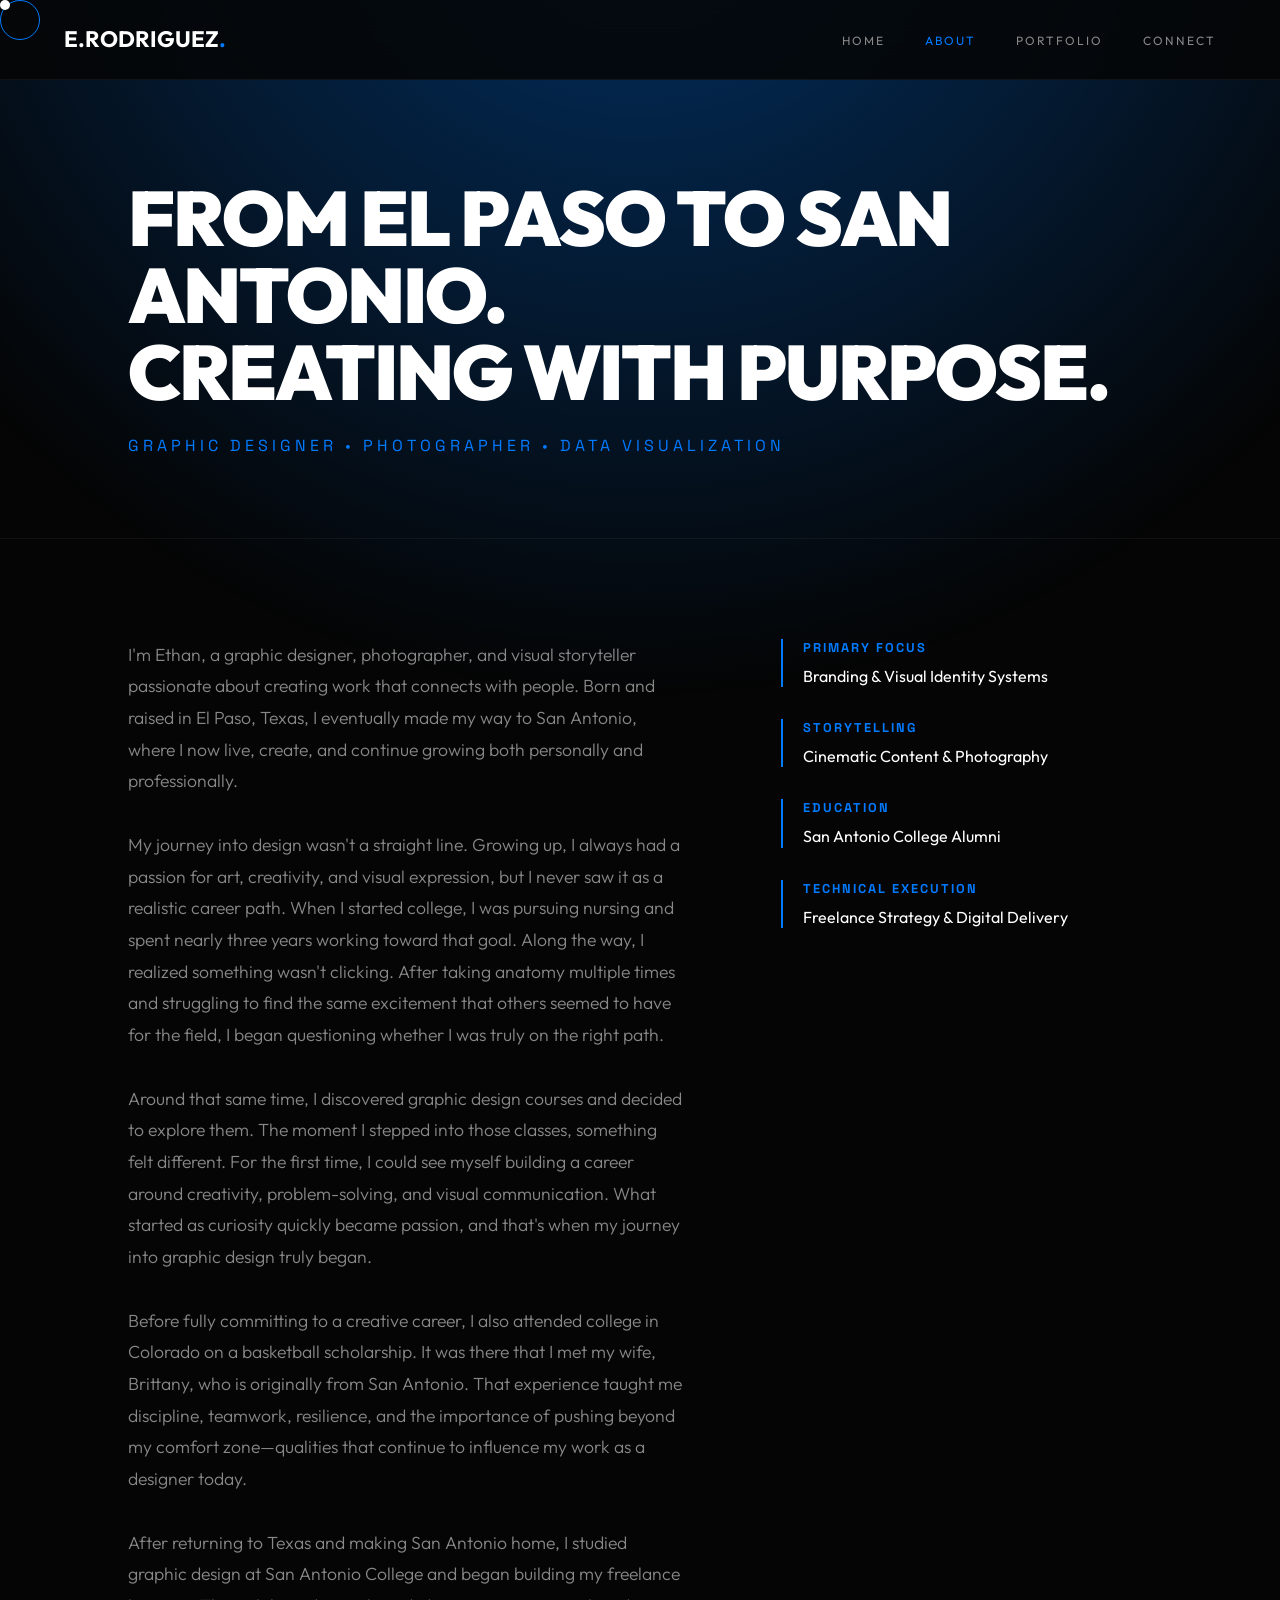
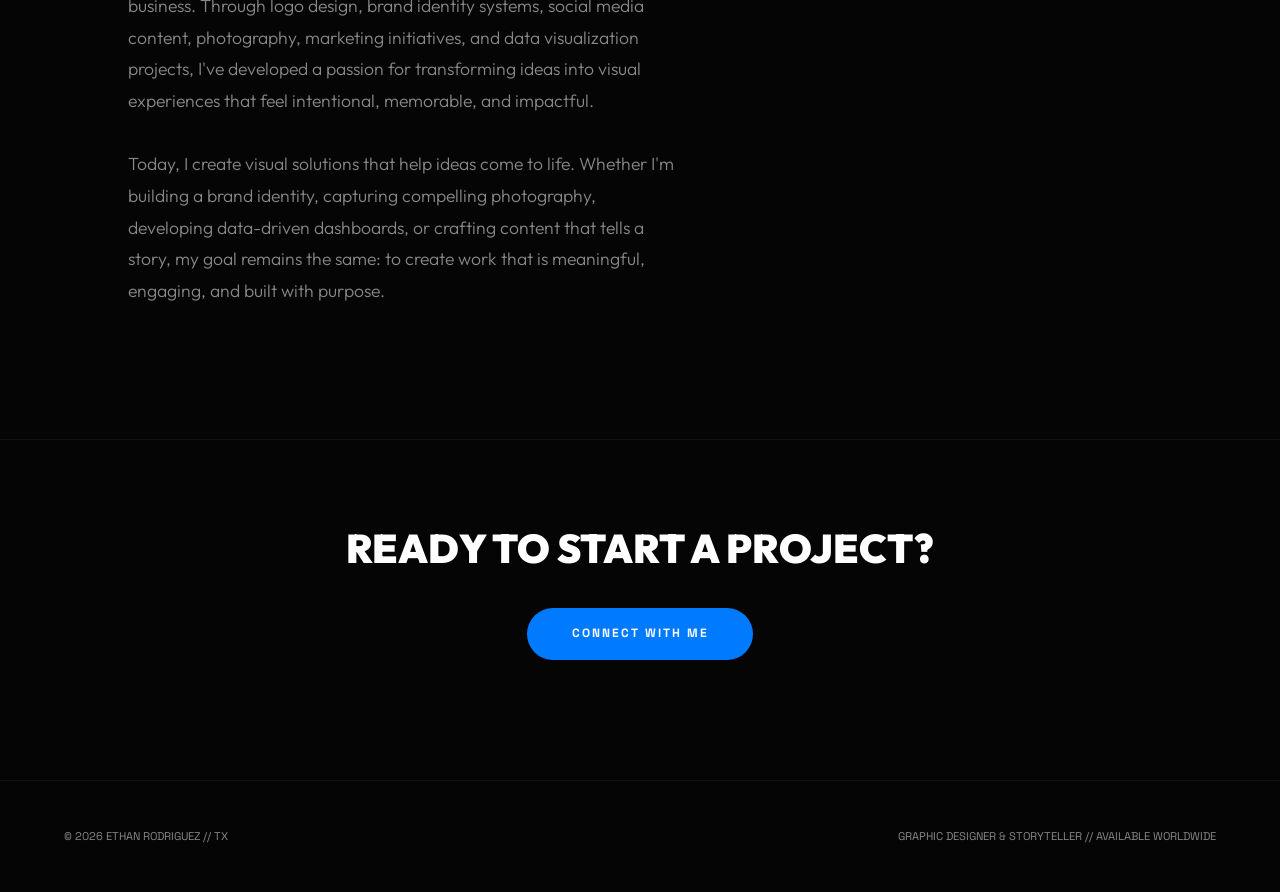
==== about.html @ 88544e49 "Add files via upload" ====
<!DOCTYPE html>
<html lang="en">
<head>
    <meta charset="UTF-8">
    <meta name="viewport" content="width=device-width, initial-scale=1.0">
    <title>About | Ethan Rodriguez</title>
    
    <!-- Premium Fonts -->
    <link rel="preconnect" href="https://fonts.googleapis.com">
    <link rel="preconnect" href="https://fonts.gstatic.com" crossorigin>
    <link href="https://fonts.googleapis.com/css2?family=Outfit:wght@300;500;700;900&family=Space+Grotesk:wght@300;500;700&display=swap" rel="stylesheet">

    <style>
        :root {
            --bg: #050505;
            --surface: #0f0f0f;
            --accent: #007AFF; 
            --accent-glow: rgba(0, 122, 255, 0.4);
            --text-main: #FFFFFF;
            --text-muted: #888888;
            --font-head: 'Outfit', sans-serif;
            --font-mono: 'Space Grotesk', sans-serif;
            --transition: all 0.6s cubic-bezier(0.23, 1, 0.32, 1);
        }

        * { margin: 0; padding: 0; box-sizing: border-box; cursor: none; }
        body { background-color: var(--bg); color: var(--text-main); font-family: var(--font-head); overflow-x: hidden; line-height: 1.4; }

        /* --- SYSTEM ELEMENTS --- */
        .ambient-glow { position: fixed; top: 0; left: 0; width: 100%; height: 100%; background: radial-gradient(circle at 50% -20%, var(--accent-glow), transparent 70%); pointer-events: none; z-index: -1; }
        #cursor { position: fixed; width: 10px; height: 10px; background: #fff; border-radius: 50%; pointer-events: none; z-index: 10001; transition: transform 0.1s; }
        #cursor-follower { position: fixed; width: 40px; height: 40px; border: 1px solid var(--accent); border-radius: 50%; pointer-events: none; z-index: 10000; transition: transform 0.2s ease-out; }

        /* --- NAVIGATION --- */
        .nav { position: fixed; top: 0; width: 100%; padding: 1.5rem 5%; display: flex; justify-content: space-between; align-items: center; background: rgba(5, 5, 5, 0.85); backdrop-filter: blur(20px); border-bottom: 1px solid rgba(255, 255, 255, 0.05); z-index: 1000; }
        .nav-logo { font-weight: 700; font-size: 1.4rem; color: white; text-decoration: none; }
        .nav-logo span { color: var(--accent); }
        .nav-links { display: flex; gap: 2.5rem; list-style: none; }
        .nav-links a { text-decoration: none; color: var(--text-muted); font-size: 0.75rem; text-transform: uppercase; letter-spacing: 2px; transition: var(--transition); }
        .nav-links a:hover, .nav-links a.active { color: var(--accent); }

        /* --- HEADER --- */
        .about-header { padding: 180px 10% 80px; border-bottom: 1px solid rgba(255,255,255,0.05); }
        .about-title { font-size: clamp(2.5rem, 6vw, 5rem); font-weight: 900; text-transform: uppercase; line-height: 1; letter-spacing: -2px; margin-bottom: 1.5rem; }
        .about-subtitle { font-family: var(--font-mono); color: var(--accent); letter-spacing: 4px; text-transform: uppercase; font-size: 1rem; }

        /* --- CONTENT GRID --- */
        .about-content { padding: 100px 10%; display: grid; grid-template-columns: 1.2fr 0.8fr; gap: 6rem; }
        .story p { font-size: 1.1rem; color: var(--text-muted); line-height: 1.8; margin-bottom: 2rem; font-weight: 300; }

        /* --- SIDEBAR --- */
        .skills-grid { display: grid; grid-template-columns: 1fr; gap: 2rem; position: sticky; top: 120px; }
        .skill-item { border-left: 2px solid var(--accent); padding-left: 20px; }
        .skill-item h4 { font-family: var(--font-mono); font-size: 0.8rem; text-transform: uppercase; color: var(--accent); margin-bottom: 8px; letter-spacing: 2px; }
        .skill-item p { font-size: 1rem; color: white; line-height: 1.4; }

        /* --- CTA --- */
        .cta { padding: 80px 10% 120px; text-align: center; border-top: 1px solid rgba(255,255,255,0.05); }
        .cta h2 { font-size: 2.5rem; text-transform: uppercase; margin-bottom: 2rem; font-weight: 900; }
        .btn { padding: 1.1rem 2.8rem; font-family: var(--font-mono); font-size: 0.75rem; text-transform: uppercase; letter-spacing: 2px; text-decoration: none; border-radius: 100px; transition: var(--transition); font-weight: 700; display: inline-block; background: var(--accent); color: white; }
        .btn:hover { transform: translateY(-5px); box-shadow: 0 15px 30px var(--accent-glow); }

        /* --- FOOTER --- */
        .footer { padding: 3rem 5%; border-top: 1px solid rgba(255,255,255,0.05); display: flex; justify-content: space-between; font-family: var(--font-mono); font-size: 0.7rem; color: var(--text-muted); text-transform: uppercase; }

        @media (max-width: 1024px) {
            .about-content { grid-template-columns: 1fr; gap: 4rem; }
            .skills-grid { position: relative; top: 0; }
        }
    </style>
</head>
<body>

    <div class="ambient-glow"></div>
    <div id="cursor"></div>
    <div id="cursor-follower"></div>

    <nav class="nav">
        <a href="index.html" class="nav-logo">E.RODRIGUEZ<span>.</span></a>
        <ul class="nav-links">
            <li><a href="index.html">Home</a></li>
            <li><a href="about.html" class="active">About</a></li>
            <li><a href="index.html#work">Portfolio</a></li>
            <li><a href="contact.html">Connect</a></li>
        </ul>
    </nav>

    <header class="about-header">
        <h1 class="about-title">FROM EL PASO TO SAN ANTONIO.<br>CREATING WITH PURPOSE.</h1>
        <span class="about-subtitle">Graphic Designer • Photographer • Data Visualization</span>
    </header>

    <main class="about-content">
        <!-- REVISED BIOGRAPHY SECTION -->
        <article class="story">
            <p>
                I'm Ethan, a graphic designer, photographer, and visual storyteller passionate about creating work that connects with people. Born and raised in El Paso, Texas, I eventually made my way to San Antonio, where I now live, create, and continue growing both personally and professionally.
            </p>
            <p>
                My journey into design wasn't a straight line. Growing up, I always had a passion for art, creativity, and visual expression, but I never saw it as a realistic career path. When I started college, I was pursuing nursing and spent nearly three years working toward that goal. Along the way, I realized something wasn't clicking. After taking anatomy multiple times and struggling to find the same excitement that others seemed to have for the field, I began questioning whether I was truly on the right path.
            </p>
            <p>
                Around that same time, I discovered graphic design courses and decided to explore them. The moment I stepped into those classes, something felt different. For the first time, I could see myself building a career around creativity, problem-solving, and visual communication. What started as curiosity quickly became passion, and that's when my journey into graphic design truly began.
            </p>
            <p>
                Before fully committing to a creative career, I also attended college in Colorado on a basketball scholarship. It was there that I met my wife, Brittany, who is originally from San Antonio. That experience taught me discipline, teamwork, resilience, and the importance of pushing beyond my comfort zone—qualities that continue to influence my work as a designer today.
            </p>
            <p>
                After returning to Texas and making San Antonio home, I studied graphic design at San Antonio College and began building my freelance business. Through logo design, brand identity systems, social media content, photography, marketing initiatives, and data visualization projects, I've developed a passion for transforming ideas into visual experiences that feel intentional, memorable, and impactful.
            </p>
            <p>
                Today, I create visual solutions that help ideas come to life. Whether I'm building a brand identity, capturing compelling photography, developing data-driven dashboards, or crafting content that tells a story, my goal remains the same: to create work that is meaningful, engaging, and built with purpose.
            </p>
        </article>

        <aside class="skills-sidebar">
            <div class="skills-grid">
                <div class="skill-item">
                    <h4>Primary Focus</h4>
                    <p>Branding & Visual Identity Systems</p>
                </div>
                <div class="skill-item">
                    <h4>Storytelling</h4>
                    <p>Cinematic Content & Photography</p>
                </div>
                <div class="skill-item">
                    <h4>Education</h4>
                    <p>San Antonio College Alumni</p>
                </div>
                <div class="skill-item">
                    <h4>Technical Execution</h4>
                    <p>Freelance Strategy & Digital Delivery</p>
                </div>
            </div>
        </aside>
    </main>

    <section class="cta">
        <h2>Ready to start a project?</h2>
        <a href="contact.html" class="btn">Connect with me</a>
    </section>

    <footer class="footer">
        <div>© 2026 Ethan Rodriguez // TX</div>
        <div>Graphic Designer & Storyteller // Available Worldwide</div>
    </footer>

    <script>
        const cursor = document.getElementById('cursor');
        const follower = document.getElementById('cursor-follower');
        document.addEventListener('mousemove', (e) => {
            cursor.style.transform = `translate(${e.clientX}px, ${e.clientY}px)`;
            follower.style.transform = `translate(${e.clientX - 20}px, ${e.clientY - 20}px)`;
        });
    </script>
</body>
</html>
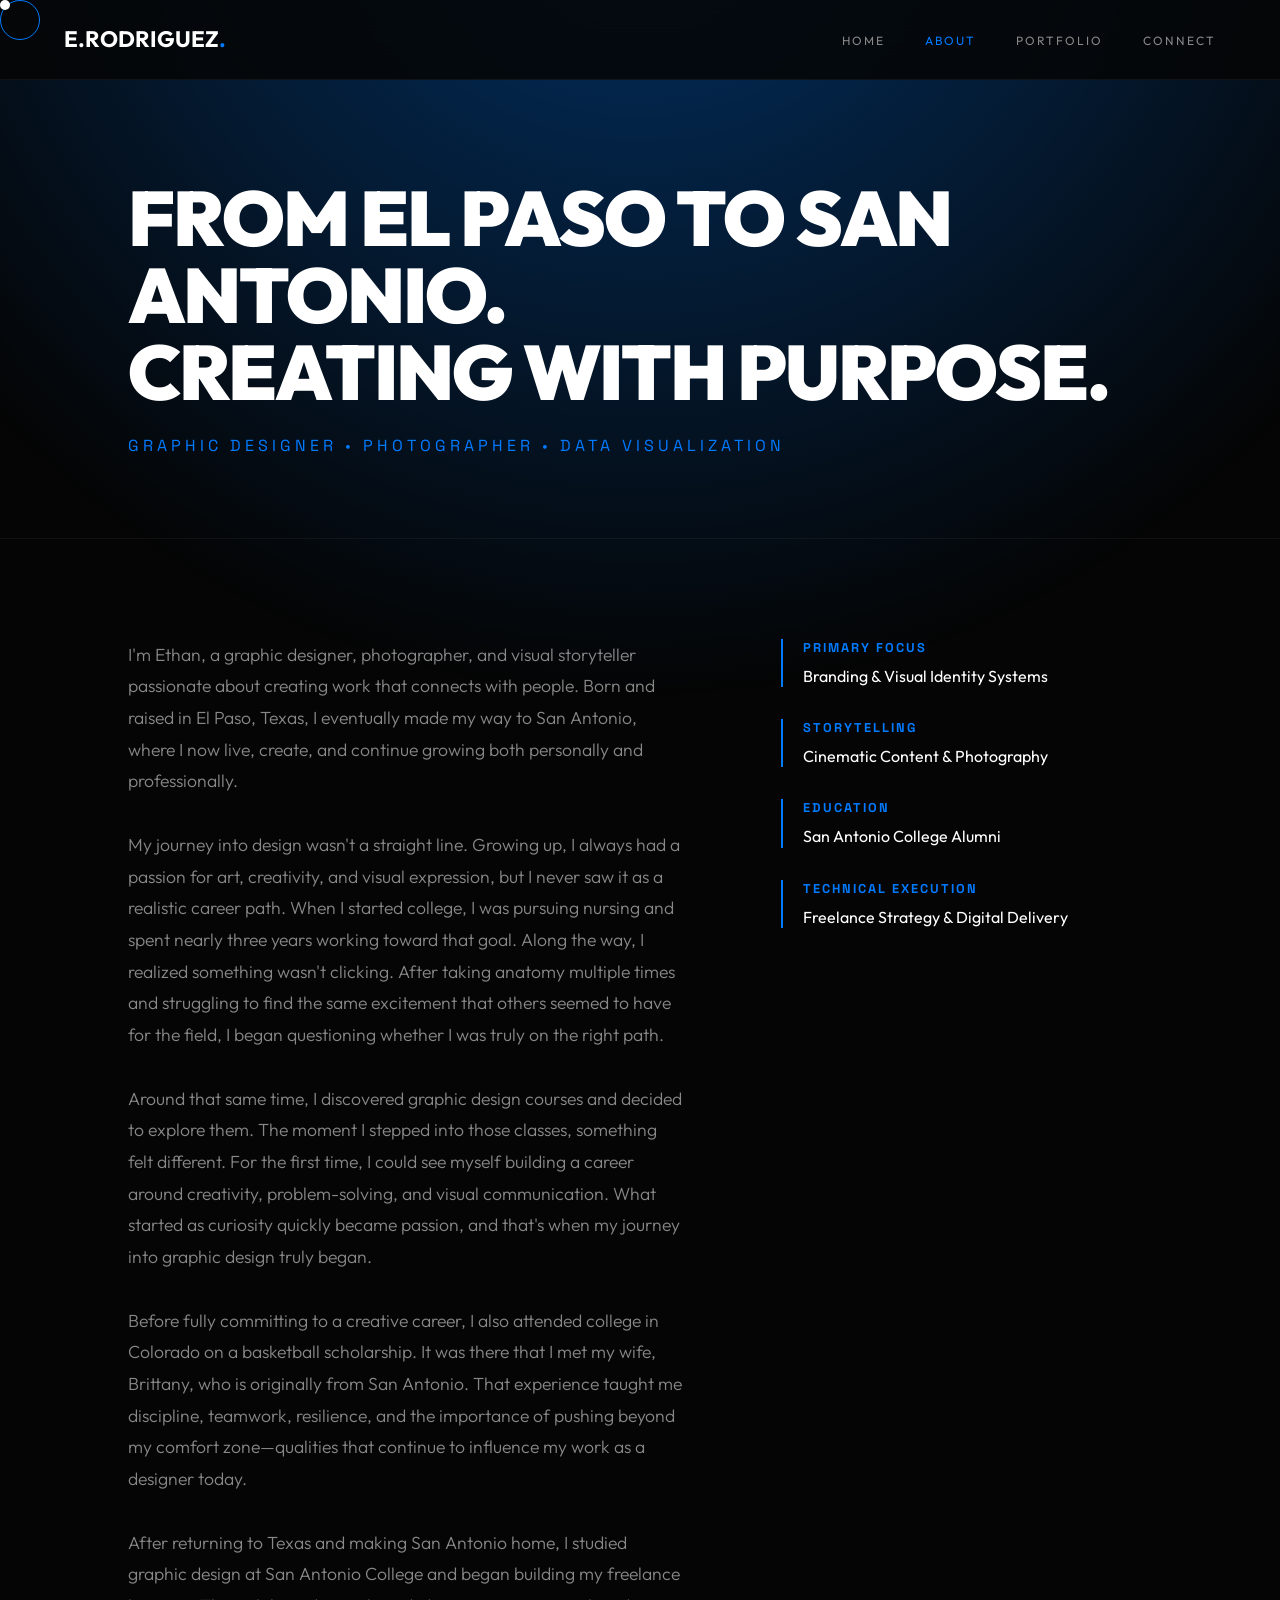
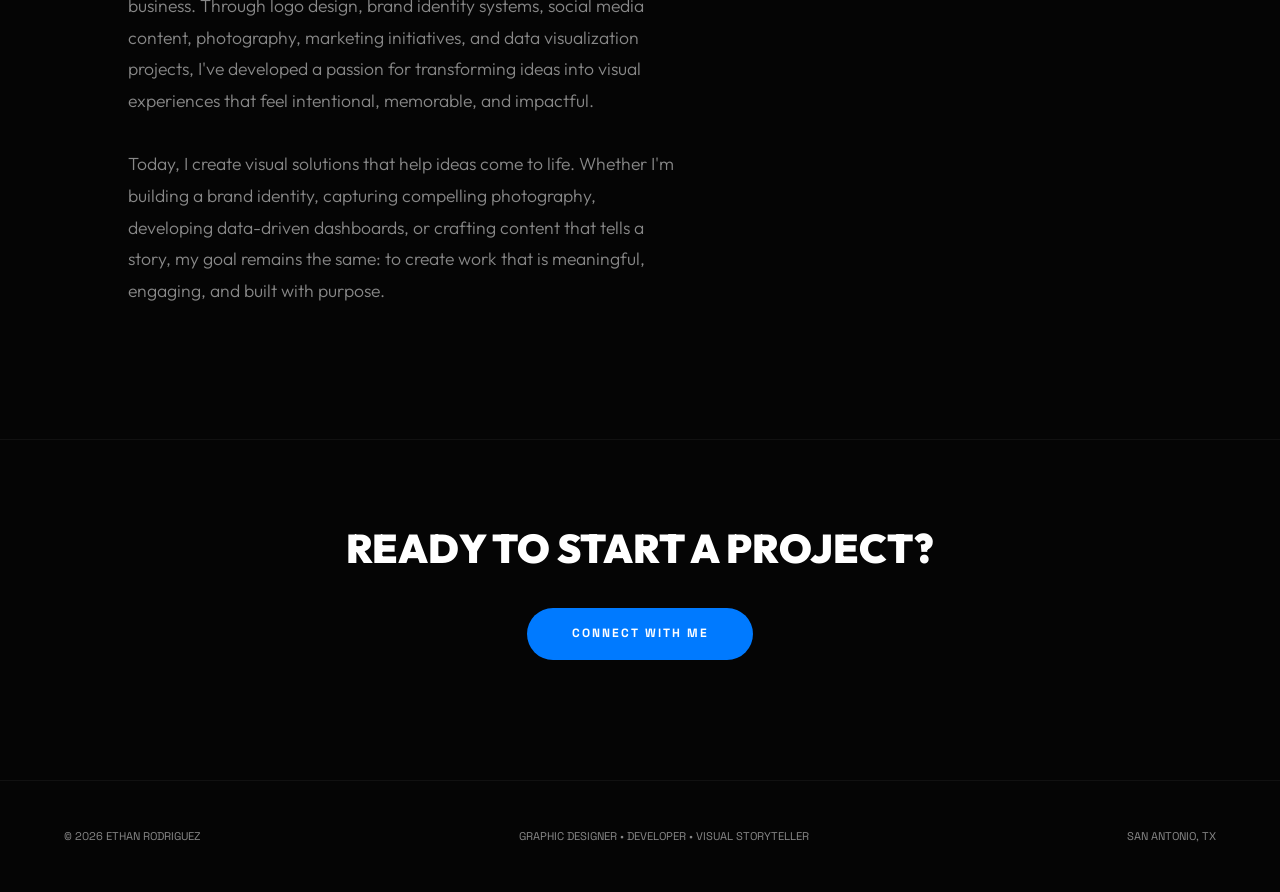
==== commit 7da8295d: "Revise footer and enhance CSS for mobile Updated footer content and improved styling for responsiven" ====
--- a/about.html
+++ b/about.html
@@ -61,29 +61,38 @@
         .btn:hover { transform: translateY(-5px); box-shadow: 0 15px 30px var(--accent-glow); }
 
         /* --- FOOTER --- */
-        .footer { padding: 3rem 5%; border-top: 1px solid rgba(255,255,255,0.05); display: flex; justify-content: space-between; font-family: var(--font-mono); font-size: 0.7rem; color: var(--text-muted); text-transform: uppercase; }
-
-        @media (max-width: 1024px) {
-            .about-content { grid-template-columns: 1fr; gap: 4rem; }
-            .skills-grid { position: relative; top: 0; }
+        
+        .footer {
+            padding: 3rem 5%;
+            border-top: 1px solid rgba(255,255,255,0.05);
+            display: flex;
+            justify-content: space-between;
+            align-items: center;
+            font-family: var(--font-mono);
+            font-size: 0.7rem;
+            color: var(--text-muted);
+            text-transform: uppercase;
+            flex-wrap: wrap;
+            gap: 1rem;
         }
+        @media (max-width: 767px) {
+        .footer {
+        flex-direction: column;
+        align-items: flex-start;
+        gap: 12px;
+        font-size: 0.65rem;
+    }
+}
     </style>
+    <link rel="stylesheet" href="nav.css">
 </head>
 <body>
 
+    <div id="nav-placeholder"></div>
     <div class="ambient-glow"></div>
     <div id="cursor"></div>
     <div id="cursor-follower"></div>
 
-    <nav class="nav">
-        <a href="index.html" class="nav-logo">E.RODRIGUEZ<span>.</span></a>
-        <ul class="nav-links">
-            <li><a href="index.html">Home</a></li>
-            <li><a href="about.html" class="active">About</a></li>
-            <li><a href="index.html#work">Portfolio</a></li>
-            <li><a href="contact.html">Connect</a></li>
-        </ul>
-    </nav>
 
     <header class="about-header">
         <h1 class="about-title">FROM EL PASO TO SAN ANTONIO.<br>CREATING WITH PURPOSE.</h1>
@@ -141,9 +150,10 @@
     </section>
 
     <footer class="footer">
-        <div>© 2026 Ethan Rodriguez // TX</div>
-        <div>Graphic Designer & Storyteller // Available Worldwide</div>
-    </footer>
+    <div>© 2026 Ethan Rodriguez</div>
+    <div>Graphic Designer • Developer • Visual Storyteller</div>
+    <div>San Antonio, TX</div>
+</footer>
 
     <script>
         const cursor = document.getElementById('cursor');
@@ -153,5 +163,6 @@
             follower.style.transform = `translate(${e.clientX - 20}px, ${e.clientY - 20}px)`;
         });
     </script>
+    <script src="nav.js"></script>
 </body>
-</html>+</html>
--- a/nav.css
+++ b/nav.css
@@ -0,0 +1,38 @@
+/* nav.css - Navigation Design System */
+.nav { 
+    position: fixed; top: 0; width: 100%; padding: 1.5rem 5%; 
+    display: flex; justify-content: space-between; align-items: center; 
+    background: rgba(5, 5, 5, 0.85); backdrop-filter: blur(20px); 
+    border-bottom: 1px solid rgba(255, 255, 255, 0.05); z-index: 2000; 
+}
+.nav-logo { font-weight: 700; font-size: 1.4rem; color: white; text-decoration: none; z-index: 2100; }
+.nav-logo span { color: var(--accent); }
+
+.nav-links { display: flex; gap: 2.5rem; list-style: none; }
+.nav-links a { 
+    text-decoration: none; color: var(--text-muted); font-size: 0.75rem; 
+    text-transform: uppercase; letter-spacing: 2px; transition: var(--transition); 
+}
+.nav-links a:hover, .nav-links a.active { color: var(--accent); }
+
+/* Mobile UI */
+.menu-btn { display: none; flex-direction: column; gap: 6px; background: none; border: none; z-index: 2100; }
+.menu-btn span { display: block; width: 25px; height: 2px; background: #fff; transition: var(--transition); }
+
+.mobile-nav {
+    position: fixed; top: 0; right: -100%; width: 100%; height: 100vh;
+    background: var(--bg); display: flex; flex-direction: column;
+    justify-content: center; align-items: center; gap: 2.5rem;
+    transition: var(--transition); z-index: 2050;
+}
+.mobile-nav.active { right: 0; }
+.mobile-nav a { text-decoration: none; color: #fff; font-size: 2rem; font-weight: 700; text-transform: uppercase; letter-spacing: 4px; }
+
+@media (max-width: 767px) {
+    .nav-links { display: none; }
+    .menu-btn { display: flex; }
+    .menu-btn.active span:nth-child(1) { transform: translateY(8px) rotate(45deg); }
+    .menu-btn.active span:nth-child(2) { opacity: 0; }
+    .menu-btn.active span:nth-child(3) { transform: translateY(-8px) rotate(-45deg); }
+    body.no-scroll { overflow: hidden; }
+}
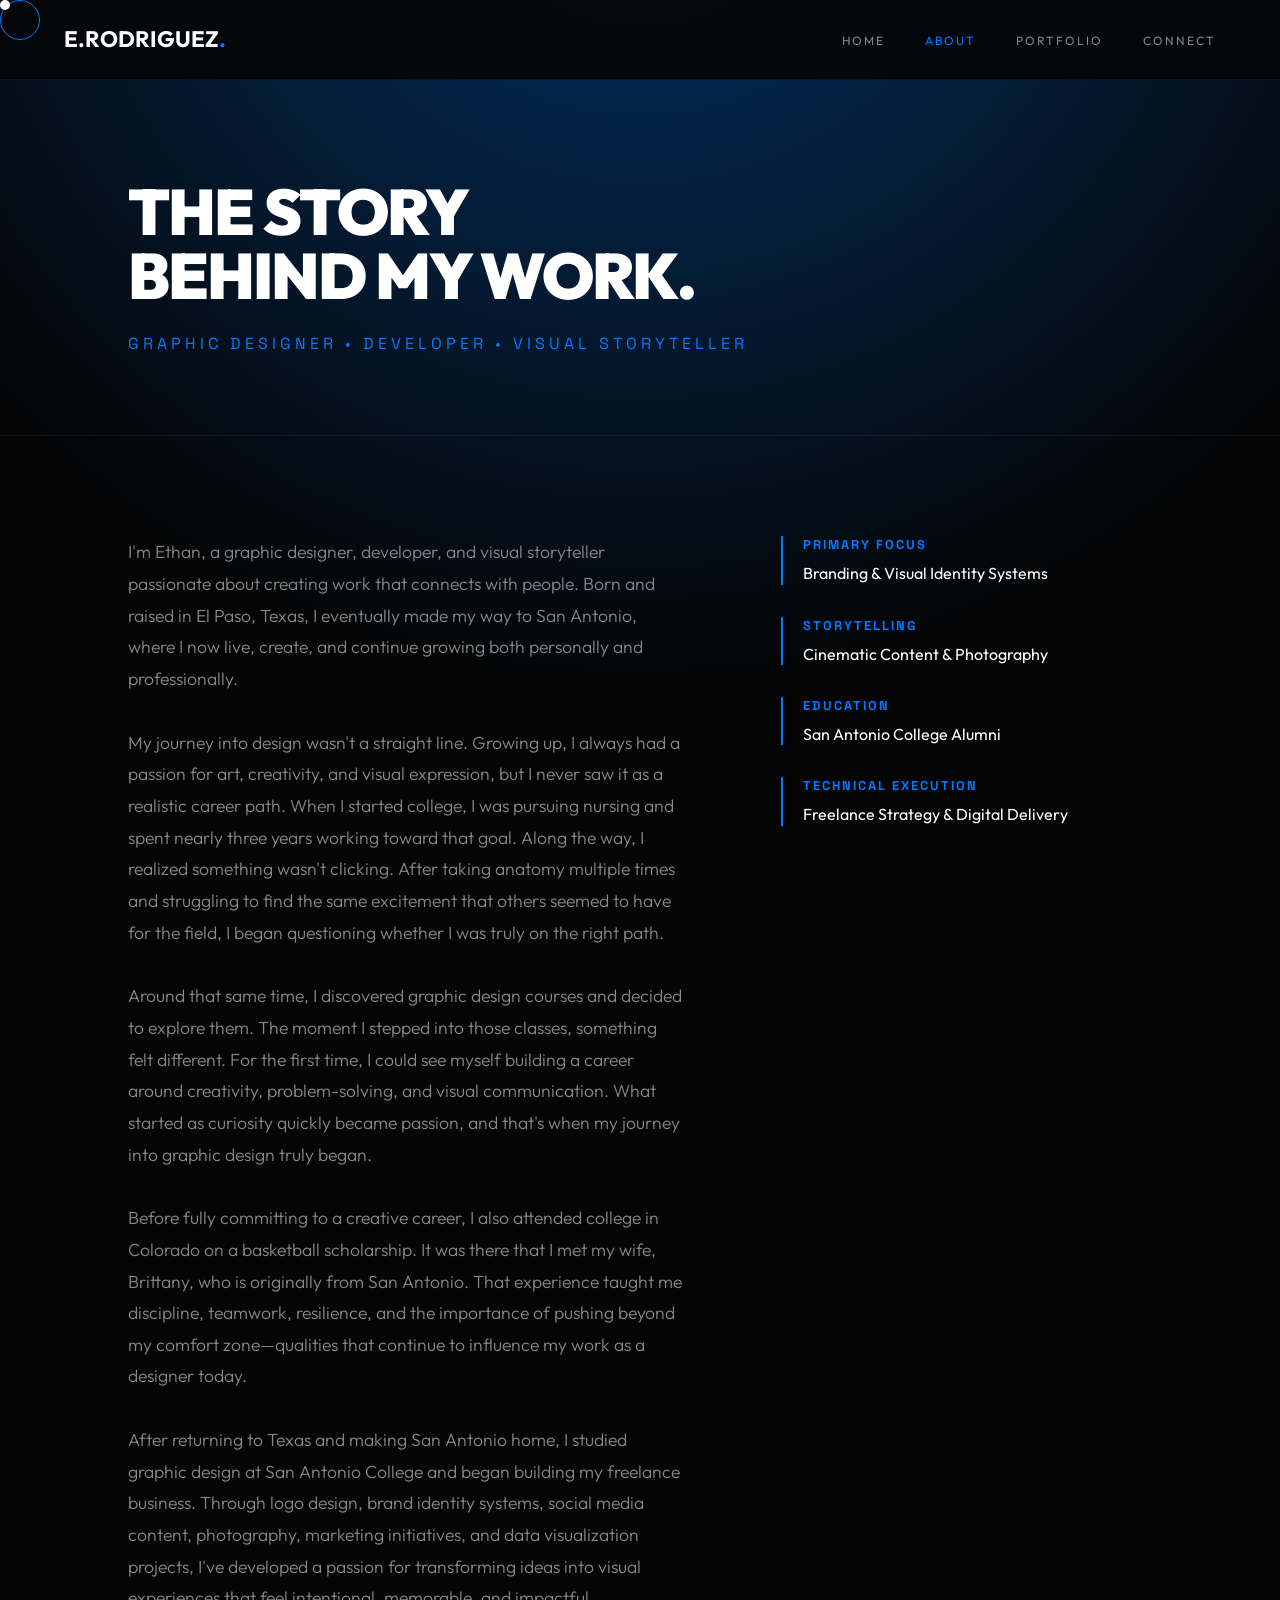
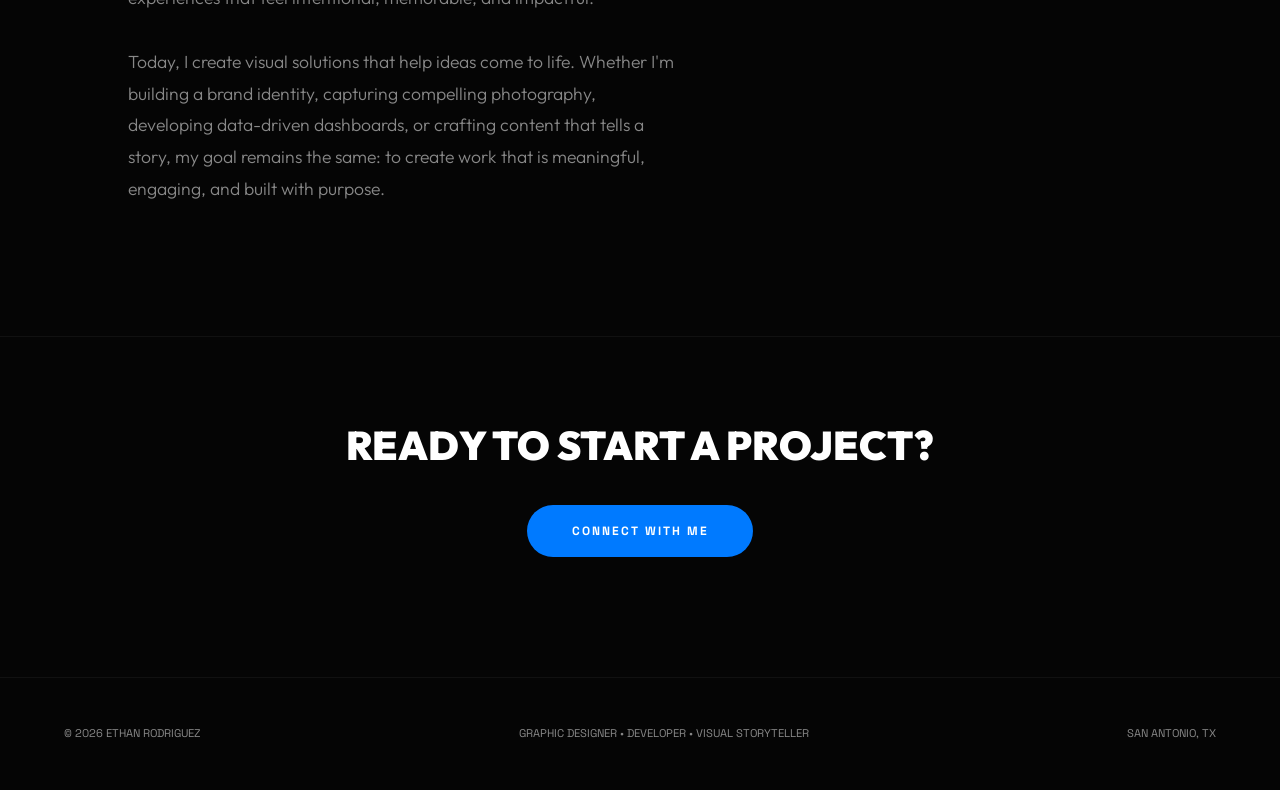
==== commit 66dfb3c7: "Revise about.html with updated content and styles Updated the about page content and styles, revised" ====
--- a/about.html
+++ b/about.html
@@ -41,12 +41,12 @@
 
         /* --- HEADER --- */
         .about-header { padding: 180px 10% 80px; border-bottom: 1px solid rgba(255,255,255,0.05); }
-        .about-title { font-size: clamp(2.5rem, 6vw, 5rem); font-weight: 900; text-transform: uppercase; line-height: 1; letter-spacing: -2px; margin-bottom: 1.5rem; }
+        .about-title { font-size: clamp(2.5rem, 5vw, 4.5rem); font-weight: 900; text-transform: uppercase; line-height: 1; letter-spacing: -2px; margin-bottom: 1.5rem; }
         .about-subtitle { font-family: var(--font-mono); color: var(--accent); letter-spacing: 4px; text-transform: uppercase; font-size: 1rem; }
 
         /* --- CONTENT GRID --- */
         .about-content { padding: 100px 10%; display: grid; grid-template-columns: 1.2fr 0.8fr; gap: 6rem; }
-        .story p { font-size: 1.1rem; color: var(--text-muted); line-height: 1.8; margin-bottom: 2rem; font-weight: 300; }
+        .story p { font-size: 1.1rem; color: var(--text-muted); line-height: 1.8; margin-bottom: 2rem; font-weight: 300; max-width: 850px; }
 
         /* --- SIDEBAR --- */
         .skills-grid { display: grid; grid-template-columns: 1fr; gap: 2rem; position: sticky; top: 120px; }
@@ -75,8 +75,37 @@
             flex-wrap: wrap;
             gap: 1rem;
         }
-        @media (max-width: 767px) {
-        .footer {
+  @media (max-width: 767px) {
+
+    .about-header {
+        padding: 140px 8% 60px;
+    }
+
+    .about-title {
+        font-size: 2.8rem;
+    }
+
+    .about-subtitle {
+        font-size: 0.8rem;
+        letter-spacing: 2px;
+    }
+
+    .about-content {
+        grid-template-columns: 1fr;
+        gap: 3rem;
+        padding: 60px 8%;
+    }
+
+    .skills-grid {
+        position: static;
+    }
+
+    .story p {
+        font-size: 1rem;
+        line-height: 1.8;
+    }
+
+    .footer {
         flex-direction: column;
         align-items: flex-start;
         gap: 12px;
@@ -94,16 +123,21 @@
     <div id="cursor-follower"></div>
 
 
-    <header class="about-header">
-        <h1 class="about-title">FROM EL PASO TO SAN ANTONIO.<br>CREATING WITH PURPOSE.</h1>
-        <span class="about-subtitle">Graphic Designer • Photographer • Data Visualization</span>
-    </header>
+<header class="about-header">
+    <h1 class="about-title">
+        THE STORY<br>BEHIND MY WORK.
+    </h1>
+
+    <span class="about-subtitle">
+        Graphic Designer • Developer • Visual Storyteller
+    </span>
+</header>
 
     <main class="about-content">
         <!-- REVISED BIOGRAPHY SECTION -->
         <article class="story">
             <p>
-                I'm Ethan, a graphic designer, photographer, and visual storyteller passionate about creating work that connects with people. Born and raised in El Paso, Texas, I eventually made my way to San Antonio, where I now live, create, and continue growing both personally and professionally.
+                I'm Ethan, a graphic designer, developer, and visual storyteller passionate about creating work that connects with people. Born and raised in El Paso, Texas, I eventually made my way to San Antonio, where I now live, create, and continue growing both personally and professionally.
             </p>
             <p>
                 My journey into design wasn't a straight line. Growing up, I always had a passion for art, creativity, and visual expression, but I never saw it as a realistic career path. When I started college, I was pursuing nursing and spent nearly three years working toward that goal. Along the way, I realized something wasn't clicking. After taking anatomy multiple times and struggling to find the same excitement that others seemed to have for the field, I began questioning whether I was truly on the right path.
